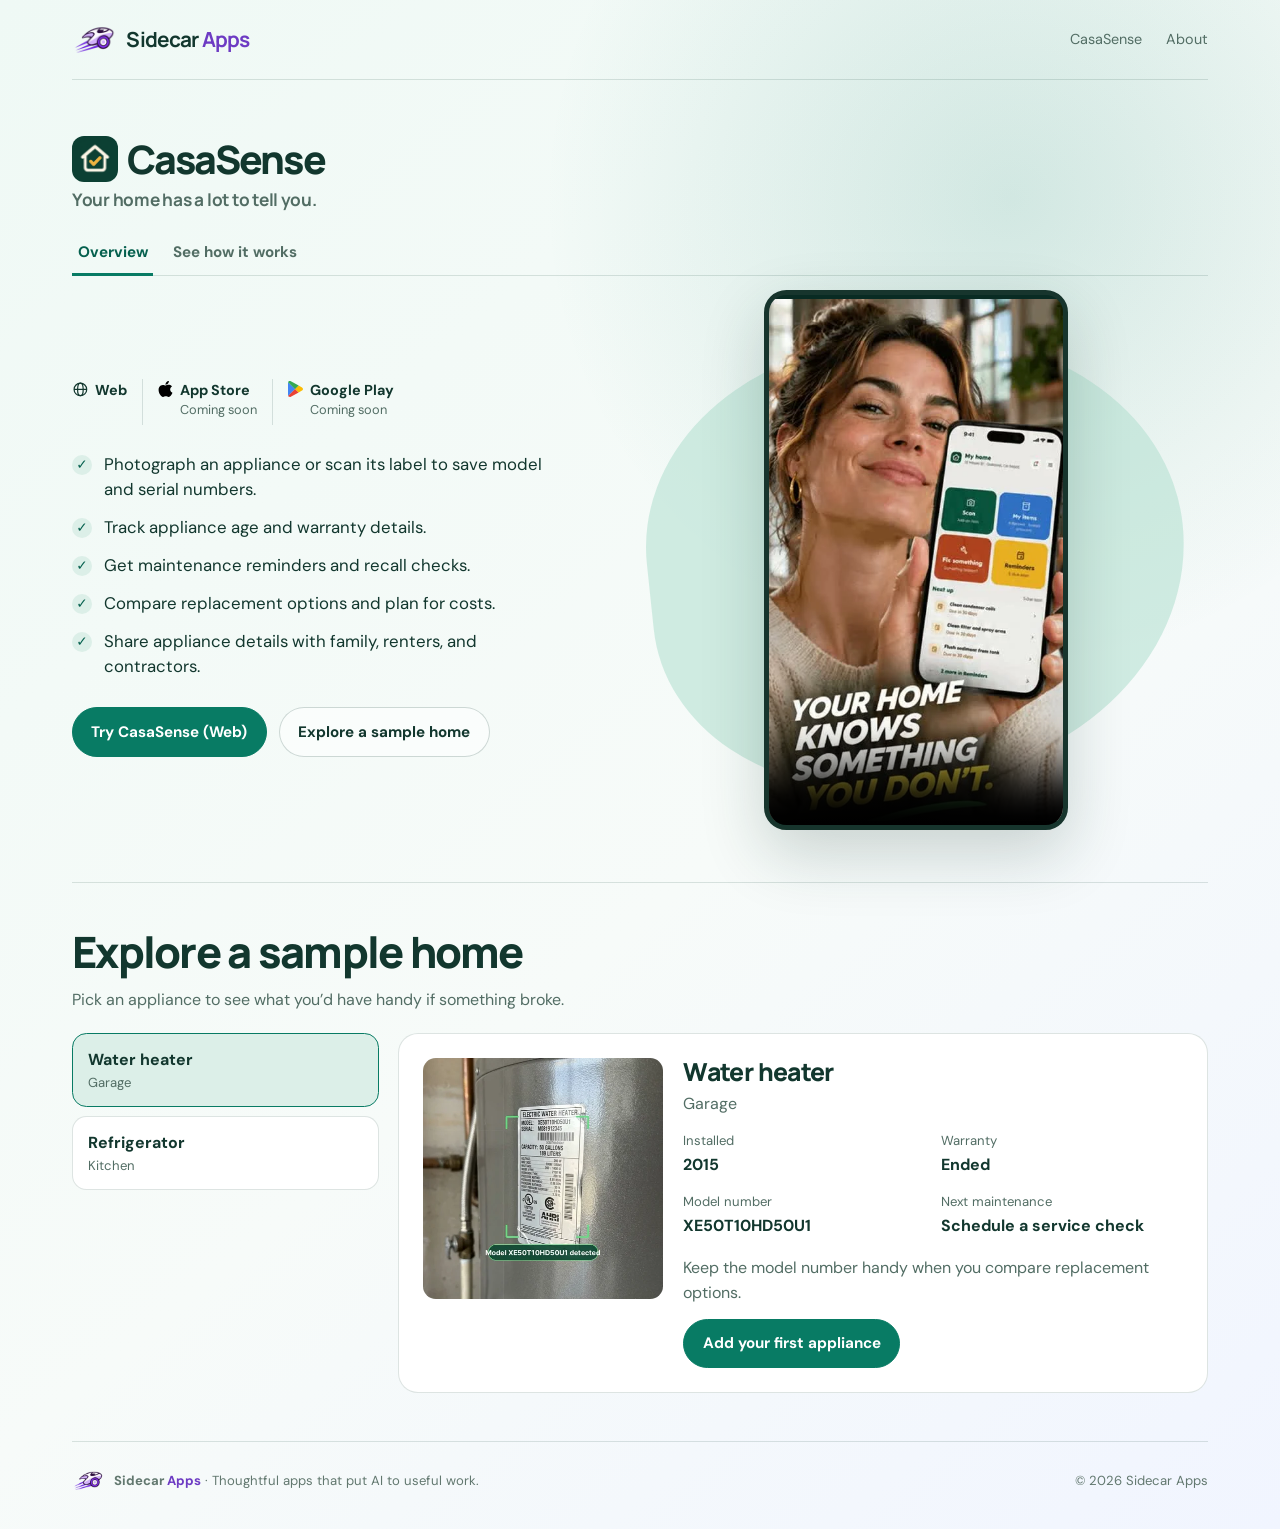
==== index.html @ 0bbd1eaa "Keep the CasaSense tagline on a separate line" ====
<!doctype html>
<html lang="en">
<head>
  <meta charset="utf-8">
  <meta name="viewport" content="width=device-width,initial-scale=1">
  <title>Sidecar Apps — Useful AI for everyday life</title>
  <meta name="description" content="Sidecar Apps puts AI to work on everyday tasks. Meet CasaSense: photograph an appliance, understand its story, and know what to do next.">
  <meta name="robots" content="index,follow,max-image-preview:large,max-snippet:-1,max-video-preview:-1">
  <meta name="application-name" content="Sidecar Apps">
  <meta name="theme-color" content="#eff9f5">
  <meta property="og:title" content="Sidecar Apps — Useful AI for everyday life">
  <meta property="og:description" content="Useful answers. Clear sources. You stay in control.">
  <meta property="og:type" content="website">
  <meta property="og:url" content="https://sidecar360.com/">
  <meta property="og:image" content="https://sidecar360.com/assets/casasense-health.jpg">
  <meta property="og:image:alt" content="CasaSense showing the health record for a home water heater">
  <meta property="og:site_name" content="Sidecar Apps">
  <meta name="twitter:card" content="summary_large_image">
  <meta name="twitter:title" content="Sidecar Apps — Useful AI for everyday life">
  <meta name="twitter:description" content="Useful answers. Clear sources. You stay in control.">
  <meta name="twitter:image" content="https://sidecar360.com/assets/casasense-health.jpg">
  <link rel="canonical" href="https://sidecar360.com/">
  <link rel="icon" href="assets/sidecar-icon-192.png">
  <link rel="preconnect" href="https://fonts.googleapis.com">
  <link rel="preconnect" href="https://fonts.gstatic.com" crossorigin>
  <link href="https://fonts.googleapis.com/css2?family=DM+Sans:wght@400;500;600;700&amp;family=Manrope:wght@500;600;700;800&amp;display=swap" rel="stylesheet">
  <script type="application/ld+json">
  {
    "@context": "https://schema.org",
    "@graph": [
      {
        "@type": "Organization",
        "@id": "https://sidecar360.com/#organization",
        "name": "Sidecar Apps",
        "alternateName": "Sidecar",
        "url": "https://sidecar360.com/",
        "logo": {
          "@type": "ImageObject",
          "url": "https://sidecar360.com/assets/sidecar-icon-192.png",
          "width": 192,
          "height": 184
        },
        "description": "Sidecar Apps builds focused applications that use AI to make everyday tasks easier to understand and act on."
      },
      {
        "@type": "WebSite",
        "@id": "https://sidecar360.com/#website",
        "url": "https://sidecar360.com/",
        "name": "Sidecar Apps",
        "alternateName": "Sidecar",
        "publisher": { "@id": "https://sidecar360.com/#organization" },
        "inLanguage": "en-US"
      }
    ]
  }
  </script>
  <style>
    :root {
      color-scheme: light;
      --ink: #12372e;
      --ink-soft: #526d64;
      --brand: #087b64;
      --brand-dark: #05604e;
      --brand-soft: #dcefe8;
      --paper: #f7fbf9;
      --paper-blue: #f1f5ff;
      --surface: #ffffff;
      --line: rgba(20, 66, 55, 0.14);
      --shadow: rgba(18, 55, 46, 0.18);
    }

    * { box-sizing: border-box; }
    html { scroll-behavior: smooth; }

    body {
      margin: 0;
      overflow-x: clip;
      color: var(--ink);
      background:
        radial-gradient(circle at 79% 13%, rgba(8, 123, 100, 0.15), transparent 28%),
        linear-gradient(140deg, #eff9f5, var(--paper) 56%, var(--paper-blue));
      font: 1rem/1.6 "DM Sans", system-ui, -apple-system, BlinkMacSystemFont, "Segoe UI", sans-serif;
      -webkit-font-smoothing: antialiased;
    }

    a { color: inherit; text-decoration: none; }
    img { max-width: 100%; }

    .page-shell {
      max-width: 76rem;
      margin: 0 auto;
      padding: 0 2.5rem;
    }

    .site-header {
      min-height: 5rem;
      display: flex;
      align-items: center;
      justify-content: space-between;
      gap: 1.75rem;
      border-bottom: 1px solid var(--line);
    }

    .site-nav {
      display: flex;
      align-items: center;
      gap: 1.5rem;
      font-size: 0.9rem;
    }

    .site-nav > a { color: var(--ink-soft); }
    .site-nav > a:hover { color: var(--ink); }

    .site-nav .app-link,
    .site-nav .about-link {
      display: inline-flex;
      min-height: 2.75rem;
      align-items: center;
    }

    .web-action,
    .secondary-action {
      min-height: 3rem;
      font-size: 0.95rem;
      display: inline-flex;
      align-items: center;
      justify-content: center;
      border-radius: 999px;
      padding: 0.72rem 1.15rem;
      font-weight: 700;
      transition: background-color 160ms ease, border-color 160ms ease, transform 160ms ease;
    }

    .hero {
      padding: 0.85rem 0 3.2rem;
      display: grid;
      grid-template-columns: minmax(0, 0.92fr) minmax(26rem, 1.08fr);
      gap: clamp(1.75rem, 4vw, 3rem) 3.5rem;
      align-items: center;
    }

    .hero > * {
      min-width: 0;
    }

    h1,
    h2 {
      font-family: "Manrope", sans-serif;
      text-wrap: balance;
    }

    .casasense {
      padding-top: clamp(2.25rem, 5vw, 3.5rem);
      scroll-margin-top: 1.5rem;
    }

    .hero-title {
      display: grid;
      justify-items: start;
      gap: 0.42rem;
      margin: 0;
    }

    .hero-brand {
      display: inline-flex;
      align-items: center;
      gap: 0.55rem;
      font-size: clamp(2rem, 3.4vw, 2.45rem);
      font-weight: 800;
      line-height: 1.08;
      letter-spacing: -0.05em;
      white-space: nowrap;
    }

    .hero-brand img {
      width: clamp(2.45rem, 4.2vw, 2.9rem);
      height: auto;
      flex: none;
      border-radius: 0.75rem;
    }

    .hero-tagline {
      font-size: clamp(1rem, 1.5vw, 1.08rem);
      color: var(--ink-soft);
      font-weight: 700;
      line-height: 1.25;
      letter-spacing: -0.015em;
      text-wrap: balance;
    }

    .hero-features {
      display: grid;
      gap: 0.8rem;
      margin: 1.7rem 0 0;
      padding: 0;
      list-style: none;
    }

    .hero-features li {
      display: grid;
      grid-template-columns: 1.35rem minmax(0, 1fr);
      align-items: start;
      gap: 0.65rem;
      color: var(--ink);
      font-size: 1.05rem;
      line-height: 1.5;
    }

    .feature-check {
      display: grid;
      place-items: center;
      width: 1.25rem;
      height: 1.25rem;
      margin-top: 0.17rem;
      border-radius: 50%;
      background: var(--brand-soft);
      color: var(--brand-dark);
      font-size: 0.85rem;
      font-weight: 800;
    }

    .actions {
      margin-top: 1.75rem;
      display: flex;
      flex-wrap: wrap;
      align-items: center;
      gap: 0.75rem;
    }

    .platforms {
      display: flex;
      flex-wrap: wrap;
      align-items: flex-start;
      gap: 0.6rem 0.9rem;
      margin: 1rem 0 0;
      padding: 0;
      list-style: none;
    }

    .platforms > li + li {
      padding-inline-start: 0.9rem;
      border-inline-start: 1px solid var(--line);
    }

    .platform {
      display: inline-flex;
      align-items: flex-start;
      gap: 0.4rem;
      min-height: 2.75rem;
      color: var(--ink);
      font-size: 0.9rem;
      font-weight: 700;
      line-height: 1.25;
    }

    a.platform:hover { color: var(--brand-dark); }

    .platform svg,
    .platform img {
      flex: none;
      width: 1.05rem;
      height: 1.05rem;
      object-fit: contain;
    }

    .platform small {
      display: block;
      margin-top: 0.22rem;
      color: var(--ink-soft);
      font-size: 0.8rem;
      font-weight: 400;
    }

    .web-action {
      border: 1px solid var(--brand);
      background: var(--brand);
      color: #ffffff;
    }

    .web-action:hover {
      border-color: var(--brand-dark);
      background: var(--brand-dark);
    }

    .secondary-action {
      border: 1px solid rgba(20, 66, 55, 0.2);
      background: rgba(255, 255, 255, 0.5);
    }

    .secondary-action:hover {
      border-color: rgba(20, 66, 55, 0.42);
      background: #ffffff;
    }

    .product-visual {
      min-width: 0;
      position: relative;
      display: grid;
      place-items: center;
      isolation: isolate;
    }

    .orb {
      position: absolute;
      z-index: -1;
      inset: 9% 4%;
      border-radius: 48% 52% 56% 44%;
      background: rgba(184, 226, 211, 0.62);
      transform: rotate(-6deg);
    }

    .hero-video {
      display: block;
      width: min(100%, 19rem);
      height: auto;
      aspect-ratio: 9 / 16;
      border: 0.35rem solid #17352d;
      border-radius: 1.4rem;
      background: #092b23;
      box-shadow: 0 1.5rem 4rem rgba(18, 55, 46, 0.2);
    }

    .hero-video:focus-visible {
      outline: 3px solid #5ab79f;
      outline-offset: 4px;
    }

    .how-it-works {
      padding: 2.75rem 0 3rem;
      border-top: 1px solid var(--line);
      scroll-margin-top: 1.5rem;
    }

    .how-it-works > h2 {
      margin: 0 0 1.5rem;
      font: 800 clamp(1.9rem, 4.5vw, 2.7rem)/1.15 "Manrope", sans-serif;
      letter-spacing: -0.04em;
    }

    .app-flow {
      display: grid;
      grid-template-columns: minmax(0, 1fr) minmax(0, 0.76fr) minmax(0, 1.45fr);
      gap: 1.65rem;
      margin: 0;
      padding: 0;
      list-style: none;
    }

    .flow-stage {
      position: relative;
      min-width: 0;
      padding: 1rem;
      border: 1px solid var(--line);
      border-radius: 1.25rem;
      background: var(--surface);
    }

    .flow-stage:not(:last-child)::after {
      position: absolute;
      z-index: 1;
      top: 7.6rem;
      left: calc(100% + 0.1rem);
      width: 1.4rem;
      height: 0.7rem;
      background: var(--brand);
      clip-path: polygon(0 42%, 63% 42%, 63% 0, 100% 50%, 63% 100%, 63% 58%, 0 58%);
      content: "";
    }

    .flow-visual {
      height: 14rem;
      display: grid;
      place-items: center;
      border-radius: 0.8rem;
      background: #f0f7f2;
    }

    /* Each crop uses the same artwork from the approved mock. Flow labels remain selectable HTML. */
    .flow-art {
      display: block;
      background: url("assets/casasense-how-it-works.webp") no-repeat;
    }

    .flow-art--phone {
      width: min(100%, 10rem);
      aspect-ratio: 508 / 684;
      background-size: 302.362% auto;
      background-position: 0 38.824%;
    }

    .flow-art--sync {
      width: min(100%, 6.75rem);
      aspect-ratio: 176 / 218;
      background-size: 872.727% auto;
      background-position: 45% 36.6%;
    }

    .flow-art--cloud {
      width: min(100%, 16rem);
      aspect-ratio: 422 / 350;
      background-size: 363.981% auto;
      background-position: 87.074% 25.371%;
    }

    .flow-art--gemini {
      aspect-ratio: 205 / 198;
      background-size: 749.268% auto;
      background-position: 63.561% 77.724%;
    }

    .flow-art--email {
      aspect-ratio: 210 / 198;
      background-size: 731.429% auto;
      background-position: 80.769% 77.724%;
    }

    .flow-art--map {
      aspect-ratio: 209 / 198;
      background-size: 734.928% auto;
      background-position: 97.965% 77.724%;
    }

    .flow-copy h3 {
      margin: 0.85rem 0 0.35rem;
      font: 800 1.2rem/1.25 "Manrope", sans-serif;
      letter-spacing: -0.025em;
    }

    .flow-copy p {
      margin: 0;
      color: var(--ink-soft);
      font-size: 1rem;
      line-height: 1.5;
    }

    .flow-copy p + p { margin-top: 0.65rem; }

    .flow-services {
      display: grid;
      grid-template-columns: repeat(3, minmax(0, 1fr));
      gap: 0.6rem;
      margin: 0.9rem 0 0;
      padding: 0;
      list-style: none;
    }

    .flow-service {
      display: grid;
      align-content: start;
      gap: 0.4rem;
      min-width: 0;
    }

    .flow-service .flow-art {
      width: min(100%, 4rem);
      border-radius: 0.65rem;
    }

    .flow-service strong {
      display: block;
      font: 800 0.9rem/1.25 "Manrope", sans-serif;
    }

    .flow-service span {
      display: block;
      color: var(--ink-soft);
      font-size: 0.875rem;
      line-height: 1.35;
    }

    @media (max-width: 52rem) {
      .app-flow { grid-template-columns: minmax(0, 1fr); gap: 1.7rem; }

      .flow-stage:not(:last-child)::after {
        top: auto;
        bottom: -1.22rem;
        left: calc(50% - 0.7rem);
        transform: rotate(90deg);
      }

      .flow-stage--sync {
        display: grid;
        grid-template-columns: minmax(4rem, 0.42fr) minmax(0, 1fr);
        align-items: center;
        gap: 0.85rem;
      }

      .flow-stage--sync .flow-visual { height: auto; min-height: 7rem; }
      .flow-stage--sync .flow-art { width: min(85%, 5rem); }
      .flow-stage--sync h3 { margin-top: 0; }
      .flow-stage--cloud .flow-visual { height: 10.75rem; }
      .flow-stage--cloud .flow-art--cloud { width: min(100%, 12rem); }

      .flow-services { grid-template-columns: minmax(0, 1fr); }
      .flow-service {
        grid-template-columns: 3.5rem minmax(0, 1fr);
        align-items: center;
        gap: 0.7rem;
      }

      .flow-service strong, .flow-service span { font-size: 1rem; }
    }

    .site-footer {
      padding: 1.4rem 0 2rem;
      display: flex;
      align-items: center;
      justify-content: space-between;
      gap: 1.5rem;
      border-top: 1px solid var(--line);
      color: #62786f;
      font-size: 0.82rem;
    }

    .footer-brand {
      display: flex;
      align-items: center;
      gap: 0.6rem;
    }

    .footer-brand img {
      width: 2rem;
      height: 2rem;
      flex: none;
      object-fit: contain;
    }

    a:focus-visible {
      outline: 3px solid #5ab79f;
      outline-offset: 4px;
    }

    @media (hover: hover) {
      .web-action:hover,
      .secondary-action:hover { transform: translateY(-1px); }
    }

    @media (max-width: 58rem) {
      .page-shell { padding: 0 1.5rem; }
      .hero { grid-template-columns: minmax(0, 1fr); }
      .product-visual { max-width: 38rem; width: 100%; margin: 0 auto; }
    }

    @media (max-width: 42rem) {
      .page-shell { padding: 0 1.25rem; }
      .site-header { min-height: 4.4rem; gap: 0.75rem; }
      .site-nav { gap: 0.75rem; font-size: 0.82rem; }
      .hero { padding-bottom: 2.7rem; gap: 1.8rem; }
      .platforms { gap: 0.45rem 0.55rem; }
      .platforms > li + li { padding-inline-start: 0.55rem; }
      .actions { align-items: stretch; flex-direction: column; }
      .web-action, .secondary-action { width: 100%; }
      .site-footer { align-items: flex-start; flex-direction: column; }
    }

    @media (prefers-reduced-motion: reduce) {
      html { scroll-behavior: auto; }
      .web-action, .secondary-action { transition: none; }
    }
  </style>
  <link rel="stylesheet" href="casasense-home.css">
  <link rel="stylesheet" href="sidecar-brand.css?v=2">
  <script src="casasense-home.js" defer></script>
</head>
<body>
  <div class="page-shell">
    <header class="site-header">
      <a class="wordmark" href="#top" aria-label="Sidecar Apps home">
        <img class="sidecar-mark" src="assets/sidecar-icon-192.png" alt="" width="192" height="184">
        <span>Sidecar <span class="wordmark-apps">Apps</span></span>
      </a>
      <nav class="site-nav" aria-label="Main navigation">
        <a class="app-link" href="#casasense">CasaSense</a>
        <a class="about-link" href="about.html">About</a>
      </nav>
    </header>

    <main id="top">
      <section class="casasense" id="casasense" aria-labelledby="casasense-title">
        <h1 class="hero-title" id="casasense-title">
          <span class="hero-brand"><img src="assets/casasense-icon-192.png" alt="" width="192" height="192">CasaSense</span>
          <span class="hero-tagline">Your home has a lot to tell you.</span>
        </h1>
        <div class="casasense-tabs" id="casasense-tabs" role="tablist" aria-label="CasaSense" hidden>
          <button id="overview-tab" type="button" role="tab" aria-selected="true" aria-controls="casasense-overview">Overview</button>
          <button id="how-it-works-tab" type="button" role="tab" aria-selected="false" aria-controls="how-it-works" tabindex="-1">See how it works</button>
        </div>
        <div id="casasense-overview">
          <div class="hero" id="how-ai-helps">
            <div>
              <ul class="platforms" role="list" aria-label="CasaSense availability">
                <li>
                  <a class="platform" href="https://casasense.sidecar360.com/">
                    <svg viewBox="0 0 24 24" fill="none" stroke="currentColor" stroke-width="1.75" aria-hidden="true">
                      <circle cx="12" cy="12" r="9"/><ellipse cx="12" cy="12" rx="4" ry="9"/><path d="M3 12h18"/>
                    </svg>
                    <span>Web</span>
                  </a>
                </li>
                <li>
                  <span class="platform">
                    <img src="assets/platform-apple.svg" alt="" width="24" height="24">
                    <span>App Store<small>Coming soon</small></span>
                  </span>
                </li>
                <li>
                  <span class="platform">
                    <img src="assets/platform-google-play.svg" alt="" width="24" height="24">
                    <span>Google Play<small>Coming soon</small></span>
                  </span>
                </li>
              </ul>
              <ul class="hero-features" role="list">
                <li><span class="feature-check" aria-hidden="true">✓</span><span>Photograph an appliance or scan its label to save model and serial numbers.</span></li>
                <li><span class="feature-check" aria-hidden="true">✓</span><span>Track appliance age and warranty details.</span></li>
                <li><span class="feature-check" aria-hidden="true">✓</span><span>Get maintenance reminders and recall checks.</span></li>
                <li><span class="feature-check" aria-hidden="true">✓</span><span>Compare replacement options and plan for costs.</span></li>
                <li><span class="feature-check" aria-hidden="true">✓</span><span>Share appliance details with family, renters, and contractors.</span></li>
              </ul>
              <div class="actions">
                <a class="web-action" href="https://casasense.sidecar360.com/">Try CasaSense (Web)</a>
                <a class="secondary-action" href="#sample-home">Explore a sample home</a>
              </div>
            </div>

            <div class="product-visual">
              <div class="orb" aria-hidden="true"></div>
              <video class="hero-video" id="casasense-demo" controls playsinline muted loop preload="none" width="720" height="1280"
                     poster="assets/casasense-demo-poster.webp" aria-label="CasaSense product demo, 30 seconds">
                <source src="assets/casasense-demo.mp4" type="video/mp4">
                <a href="assets/casasense-demo.mp4">Watch the CasaSense demo</a>
              </video>
            </div>
          </div>

          <section class="sample-home" id="sample-home" aria-labelledby="sample-heading">
            <h2 id="sample-heading">Explore a sample home</h2>
            <p>Pick an appliance to see what you’d have handy if something broke.</p>
            <div class="sample-layout">
              <ul class="sample-items" role="list" aria-label="Sample appliances">
                <li><button type="button" data-sample="waterHeater" aria-pressed="true" aria-controls="sample-record"><strong>Water heater</strong><small>Garage</small></button></li>
                <li><button type="button" data-sample="refrigerator" aria-pressed="false" aria-controls="sample-record"><strong>Refrigerator</strong><small>Kitchen</small></button></li>
              </ul>
              <article class="sample-record" id="sample-record" aria-labelledby="sample-name">
                <img class="sample-photo" id="sample-photo" src="assets/sample-water-heater.webp" alt="CasaSense reading the label on a water heater" loading="lazy" width="480" height="506">
                <div>
                  <h3 id="sample-name" aria-live="polite">Water heater</h3>
                  <p class="sample-location" id="sample-location">Garage</p>
                  <dl class="sample-facts">
                    <div><dt>Installed</dt><dd id="sample-installed">2015</dd></div>
                    <div><dt>Warranty</dt><dd id="sample-warranty">Ended</dd></div>
                    <div><dt>Model number</dt><dd id="sample-model">XE50T10HD50U1</dd></div>
                    <div><dt>Next maintenance</dt><dd id="sample-maintenance">Schedule a service check</dd></div>
                  </dl>
                </div>
                <div class="sample-next">
                  <p id="sample-next">Keep the model number handy when you compare replacement options.</p>
                  <a class="web-action" href="https://casasense.sidecar360.com/">Add your first appliance</a>
                </div>
              </article>
            </div>
          </section>
        </div>

        <section class="how-it-works" id="how-it-works" aria-labelledby="how-it-works-heading">
          <h2 id="how-it-works-heading">From a label photo to a saved record</h2>
          <ol class="app-flow" role="list">
            <li class="flow-stage flow-stage--phone">
              <div class="flow-visual">
                <div class="flow-art flow-art--phone" role="img" aria-label="CasaSense showing the brand, model and serial number it read from an appliance label"></div>
              </div>
              <div class="flow-copy">
                <h3>AI on your phone</h3>
                <p>Your phone reads the model and serial number from the label so you can check them before saving.</p>
                <p>You can open recent records offline.</p>
              </div>
            </li>
            <li class="flow-stage flow-stage--sync">
              <div class="flow-visual">
                <div class="flow-art flow-art--sync" aria-hidden="true"></div>
              </div>
              <div class="flow-copy">
                <h3>Sync when you reconnect</h3>
                <p>Changes sync when you reconnect. CasaSense can send just the text from a readable label, or use the photo when it needs a closer look.</p>
              </div>
            </li>
            <li class="flow-stage flow-stage--cloud">
              <div class="flow-visual">
                <div class="flow-art flow-art--cloud" aria-hidden="true"></div>
              </div>
              <div class="flow-copy">
                <h3>Your appliance records</h3>
                <p>CasaSense saves your records online and uses these services when needed.</p>
              </div>
              <ul class="flow-services" role="list">
                <li class="flow-service">
                  <div class="flow-art flow-art--gemini" aria-hidden="true"></div>
                  <div><strong>Gemini</strong><span>Enhanced recognition</span></div>
                </li>
                <li class="flow-service">
                  <div class="flow-art flow-art--email" aria-hidden="true"></div>
                  <div><strong>Email Delivery</strong><span>Account and invite emails</span></div>
                </li>
                <li class="flow-service">
                  <div class="flow-art flow-art--map" aria-hidden="true"></div>
                  <div><strong>Geoapify</strong><span>Address lookup</span></div>
                </li>
              </ul>
            </li>
          </ol>
        </section>
      </section>
    </main>

    <footer class="site-footer">
      <div class="footer-brand">
        <img src="assets/sidecar-icon-192.png" alt="" width="192" height="184">
        <span><strong>Sidecar <span class="wordmark-apps">Apps</span></strong> · Thoughtful apps that put AI to useful work.</span>
      </div>
      <span>© 2026 Sidecar Apps</span>
    </footer>
  </div>
  <script>
    const casaSenseDemo = document.getElementById("casasense-demo");
    const prefersReducedMotion = window.matchMedia("(prefers-reduced-motion: reduce)");

    if (!prefersReducedMotion.matches && "IntersectionObserver" in window) {
      const demoObserver = new IntersectionObserver(([entry]) => {
        if (entry.intersectionRatio < 0.35) return;

        demoObserver.disconnect();
        casaSenseDemo.play().catch(() => {
          // The native Play control remains available if autoplay is blocked.
        });
      }, { threshold: 0.35 });
      demoObserver.observe(casaSenseDemo);
    }
  </script>
</body>
</html>
---- casasense-home.css ----
.casasense-tabs {
  display: flex;
  gap: 0.9rem;
  margin-top: 1.35rem;
  border-bottom: 1px solid var(--line);
}

.casasense-tabs[hidden] { display: none; }

.casasense-tabs button {
  min-height: 2.75rem;
  margin-bottom: -1px;
  padding: 0.55rem 0.35rem;
  border: 0;
  border-bottom: 3px solid transparent;
  color: var(--ink-soft);
  background: transparent;
  font: 700 0.95rem/1.25 "DM Sans", sans-serif;
  cursor: pointer;
}

.casasense-tabs button:hover { color: var(--brand-dark); }

.casasense-tabs button[aria-selected="true"] {
  border-color: var(--brand);
  color: var(--brand-dark);
}

.casasense-tabs button:focus-visible,
.casasense [role="tabpanel"]:focus-visible {
  outline: 3px solid #5ab79f;
  outline-offset: 3px;
}

.casasense-tabs:not([hidden]) ~ .how-it-works {
  padding-top: 1.5rem;
  border-top: 0;
  scroll-margin-top: 4rem;
}

.sample-home {
  padding: 2.75rem 0 3rem;
  border-top: 1px solid var(--line);
  scroll-margin-top: 1.5rem;
}

.sample-home > h2 {
  margin: 0;
  font: 800 clamp(1.9rem, 4vw, 2.7rem)/1.15 Manrope, sans-serif;
  letter-spacing: -0.04em;
}

.sample-home > p {
  margin: 0.65rem 0 1.3rem;
  color: var(--ink-soft);
}

.sample-layout {
  display: grid;
  grid-template-columns: minmax(10.5rem, 0.55fr) minmax(0, 1.45fr);
  gap: 1.15rem;
  align-items: start;
}

.sample-items {
  display: grid;
  gap: 0.55rem;
  margin: 0;
  padding: 0;
  list-style: none;
}

.sample-items button {
  width: 100%;
  padding: 0.8rem 0.95rem;
  border: 1px solid var(--line);
  border-radius: 0.9rem;
  background: var(--surface);
  color: var(--ink);
  font: inherit;
  text-align: left;
  cursor: pointer;
}

.sample-items button[aria-pressed="true"] {
  border-color: var(--brand);
  background: var(--brand-soft);
}

.sample-items button:focus-visible { outline: 3px solid #5ab79f; outline-offset: 3px; }
.sample-items strong, .sample-items small { display: block; }
.sample-items small { color: var(--ink-soft); font-size: 0.82rem; }

.sample-record {
  display: grid;
  grid-template-columns: minmax(8rem, 0.65fr) minmax(0, 1.35fr);
  grid-template-rows: auto auto;
  gap: 1rem 1.25rem;
  min-width: 0;
  padding: clamp(0.9rem, 2.5vw, 1.5rem);
  border: 1px solid var(--line);
  border-radius: 1.25rem;
  background: var(--surface);
}

.sample-photo {
  width: 100%;
  height: auto;
  aspect-ratio: 1 / 1;
  grid-row: 1 / -1;
  object-fit: cover;
  border-radius: 0.8rem;
}

.sample-record h3 {
  margin: 0;
  font: 800 1.55rem/1.15 Manrope, sans-serif;
  letter-spacing: -0.025em;
}

.sample-location { margin: 0.3rem 0 0; color: var(--ink-soft); }

.sample-facts {
  display: grid;
  grid-template-columns: repeat(2, minmax(0, 1fr));
  gap: 0.8rem 1rem;
  margin: 0.8rem 0 0;
}

.sample-facts dt { color: var(--ink-soft); font-size: 0.82rem; }
.sample-facts dd { margin: 0.1rem 0 0; font-weight: 700; }

.sample-next { grid-column: 2; }
.sample-next p { margin: 0 0 0.8rem; color: var(--ink-soft); }
.sample-next p strong { color: var(--ink); }
.sample-next .web-action { min-height: 2.75rem; }

@media (max-width: 49rem) {
  .sample-layout { grid-template-columns: minmax(0, 1fr); }
  .sample-items { grid-template-columns: repeat(2, minmax(0, 1fr)); }
}

@media (max-width: 35rem) {
  .sample-record { grid-template-columns: minmax(0, 1fr); }
  .sample-photo { grid-row: auto; max-height: 13rem; aspect-ratio: 4 / 3; }
  .sample-next { grid-column: auto; }
}
---- sidecar-brand.css ----
.wordmark {
  display: inline-flex;
  align-items: center;
  gap: 0.65rem;
  font: 700 1.3rem/1 Manrope, sans-serif;
  letter-spacing: -0.04em;
  text-decoration: none;
  white-space: nowrap;
}

.sidecar-mark {
  display: block;
  width: 2.75rem;
  height: 2.75rem;
  flex: none;
  object-fit: contain;
}

.wordmark-apps { color: #6d3bc3; }

@media (max-width: 42rem) {
  .wordmark { font-size: 1.1rem; }
  .sidecar-mark { width: 2.35rem; height: 2.35rem; }
}
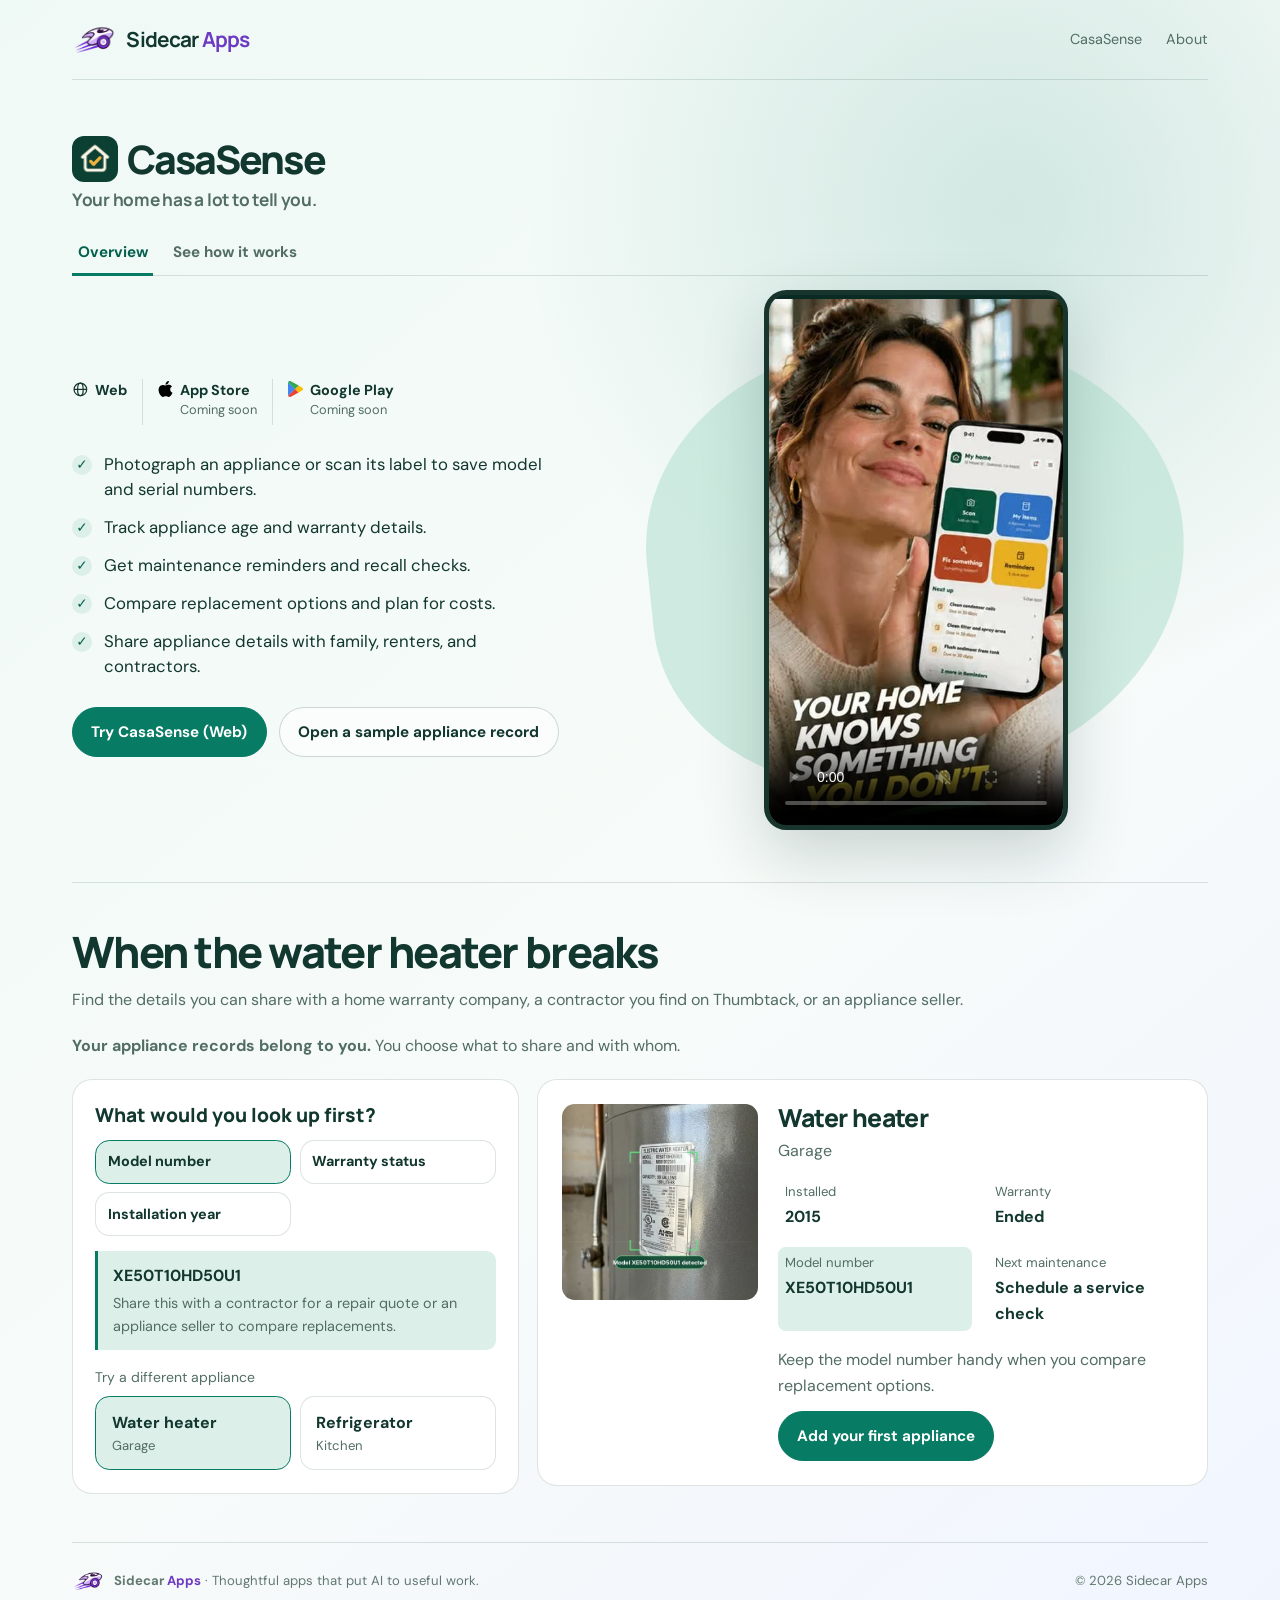
==== commit 8aaaf8fc: "Show how owners can use and share their CasaSense records" ====
--- a/index.html
+++ b/index.html
@@ -558,9 +558,9 @@
       .web-action, .secondary-action { transition: none; }
     }
   </style>
-  <link rel="stylesheet" href="casasense-home.css">
+  <link rel="stylesheet" href="casasense-home.css?v=2">
   <link rel="stylesheet" href="sidecar-brand.css?v=2">
-  <script src="casasense-home.js" defer></script>
+  <script src="casasense-home.js?v=2" defer></script>
 </head>
 <body>
   <div class="page-shell">
@@ -619,7 +619,7 @@
               </ul>
               <div class="actions">
                 <a class="web-action" href="https://casasense.sidecar360.com/">Try CasaSense (Web)</a>
-                <a class="secondary-action" href="#sample-home">Explore a sample home</a>
+                <a class="secondary-action" href="#sample-home">Open a sample appliance record</a>
               </div>
             </div>
 
@@ -634,22 +634,36 @@
           </div>
 
           <section class="sample-home" id="sample-home" aria-labelledby="sample-heading">
-            <h2 id="sample-heading">Explore a sample home</h2>
-            <p>Pick an appliance to see what you’d have handy if something broke.</p>
+            <h2 id="sample-heading">When the water heater breaks</h2>
+            <p>Find the details you can share with a home warranty company, a contractor you find on Thumbtack, or an appliance seller.</p>
+            <p><strong>Your appliance records belong to you.</strong> You choose what to share and with whom.</p>
             <div class="sample-layout">
-              <ul class="sample-items" role="list" aria-label="Sample appliances">
-                <li><button type="button" data-sample="waterHeater" aria-pressed="true" aria-controls="sample-record"><strong>Water heater</strong><small>Garage</small></button></li>
-                <li><button type="button" data-sample="refrigerator" aria-pressed="false" aria-controls="sample-record"><strong>Refrigerator</strong><small>Kitchen</small></button></li>
-              </ul>
+              <div class="sample-guide">
+                <h3>What would you look up first?</h3>
+                <ul class="sample-questions" role="list" aria-label="Details to look up">
+                  <li><button type="button" data-sample-field="model" aria-pressed="true" aria-controls="sample-answer">Model number</button></li>
+                  <li><button type="button" data-sample-field="warranty" aria-pressed="false" aria-controls="sample-answer">Warranty status</button></li>
+                  <li><button type="button" data-sample-field="installed" aria-pressed="false" aria-controls="sample-answer">Installation year</button></li>
+                </ul>
+                <div class="sample-answer" id="sample-answer" role="status">
+                  <strong id="sample-answer-value">XE50T10HD50U1</strong>
+                  <span id="sample-answer-note">Share this with a contractor for a repair quote or an appliance seller to compare replacements.</span>
+                </div>
+                <p class="sample-switcher-label">Try a different appliance</p>
+                <ul class="sample-items" role="list" aria-label="Sample appliances">
+                  <li><button type="button" data-sample="waterHeater" aria-pressed="true" aria-controls="sample-record"><strong>Water heater</strong><small>Garage</small></button></li>
+                  <li><button type="button" data-sample="refrigerator" aria-pressed="false" aria-controls="sample-record"><strong>Refrigerator</strong><small>Kitchen</small></button></li>
+                </ul>
+              </div>
               <article class="sample-record" id="sample-record" aria-labelledby="sample-name">
                 <img class="sample-photo" id="sample-photo" src="assets/sample-water-heater.webp" alt="CasaSense reading the label on a water heater" loading="lazy" width="480" height="506">
                 <div>
                   <h3 id="sample-name" aria-live="polite">Water heater</h3>
                   <p class="sample-location" id="sample-location">Garage</p>
                   <dl class="sample-facts">
-                    <div><dt>Installed</dt><dd id="sample-installed">2015</dd></div>
-                    <div><dt>Warranty</dt><dd id="sample-warranty">Ended</dd></div>
-                    <div><dt>Model number</dt><dd id="sample-model">XE50T10HD50U1</dd></div>
+                    <div data-sample-fact="installed"><dt>Installed</dt><dd id="sample-installed">2015</dd></div>
+                    <div data-sample-fact="warranty"><dt>Warranty</dt><dd id="sample-warranty">Ended</dd></div>
+                    <div data-sample-fact="model" class="sample-fact-active"><dt>Model number</dt><dd id="sample-model">XE50T10HD50U1</dd></div>
                     <div><dt>Next maintenance</dt><dd id="sample-maintenance">Schedule a service check</dd></div>
                   </dl>
                 </div>
--- a/casasense-home.css
+++ b/casasense-home.css
@@ -57,12 +57,24 @@
 
 .sample-layout {
   display: grid;
-  grid-template-columns: minmax(10.5rem, 0.55fr) minmax(0, 1.45fr);
+  grid-template-columns: minmax(14rem, 0.8fr) minmax(0, 1.2fr);
   gap: 1.15rem;
   align-items: start;
 }
 
-.sample-items {
+.sample-guide {
+  padding: clamp(1rem, 3vw, 1.4rem);
+  border: 1px solid var(--line);
+  border-radius: 1.25rem;
+  background: var(--surface);
+}
+
+.sample-guide h3 {
+  margin: 0 0 0.8rem;
+  font: 800 1.2rem/1.25 Manrope, sans-serif;
+}
+
+.sample-questions, .sample-items {
   display: grid;
   gap: 0.55rem;
   margin: 0;
@@ -70,6 +82,10 @@
   list-style: none;
 }
 
+.sample-questions { grid-template-columns: repeat(auto-fit, minmax(8rem, 1fr)); }
+.sample-items { grid-template-columns: repeat(2, minmax(0, 1fr)); }
+
+.sample-questions button,
 .sample-items button {
   width: 100%;
   padding: 0.8rem 0.95rem;
@@ -82,14 +98,36 @@
   cursor: pointer;
 }
 
+.sample-questions button {
+  min-height: 2.75rem;
+  padding: 0.55rem 0.7rem;
+  font-size: 0.9rem;
+  font-weight: 700;
+}
+
+.sample-questions button[aria-pressed="true"],
 .sample-items button[aria-pressed="true"] {
   border-color: var(--brand);
   background: var(--brand-soft);
 }
 
+.sample-questions button:focus-visible,
 .sample-items button:focus-visible { outline: 3px solid #5ab79f; outline-offset: 3px; }
 .sample-items strong, .sample-items small { display: block; }
 .sample-items small { color: var(--ink-soft); font-size: 0.82rem; }
+
+.sample-answer {
+  display: grid;
+  gap: 0.2rem;
+  margin-top: 0.9rem;
+  padding: 0.75rem 0.9rem;
+  border-inline-start: 3px solid var(--brand);
+  border-radius: 0 0.6rem 0.6rem 0;
+  background: var(--brand-soft);
+}
+
+.sample-answer span { color: var(--ink-soft); font-size: 0.9rem; }
+.sample-switcher-label { margin: 1rem 0 0.5rem; color: var(--ink-soft); font-size: 0.875rem; }
 
 .sample-record {
   display: grid;
@@ -129,6 +167,8 @@
 
 .sample-facts dt { color: var(--ink-soft); font-size: 0.82rem; }
 .sample-facts dd { margin: 0.1rem 0 0; font-weight: 700; }
+.sample-facts > div { min-width: 0; padding: 0.32rem 0.45rem; border-radius: 0.5rem; overflow-wrap: anywhere; }
+.sample-fact-active { background: var(--brand-soft); }
 
 .sample-next { grid-column: 2; }
 .sample-next p { margin: 0 0 0.8rem; color: var(--ink-soft); }
@@ -137,7 +177,6 @@
 
 @media (max-width: 49rem) {
   .sample-layout { grid-template-columns: minmax(0, 1fr); }
-  .sample-items { grid-template-columns: repeat(2, minmax(0, 1fr)); }
 }
 
 @media (max-width: 35rem) {
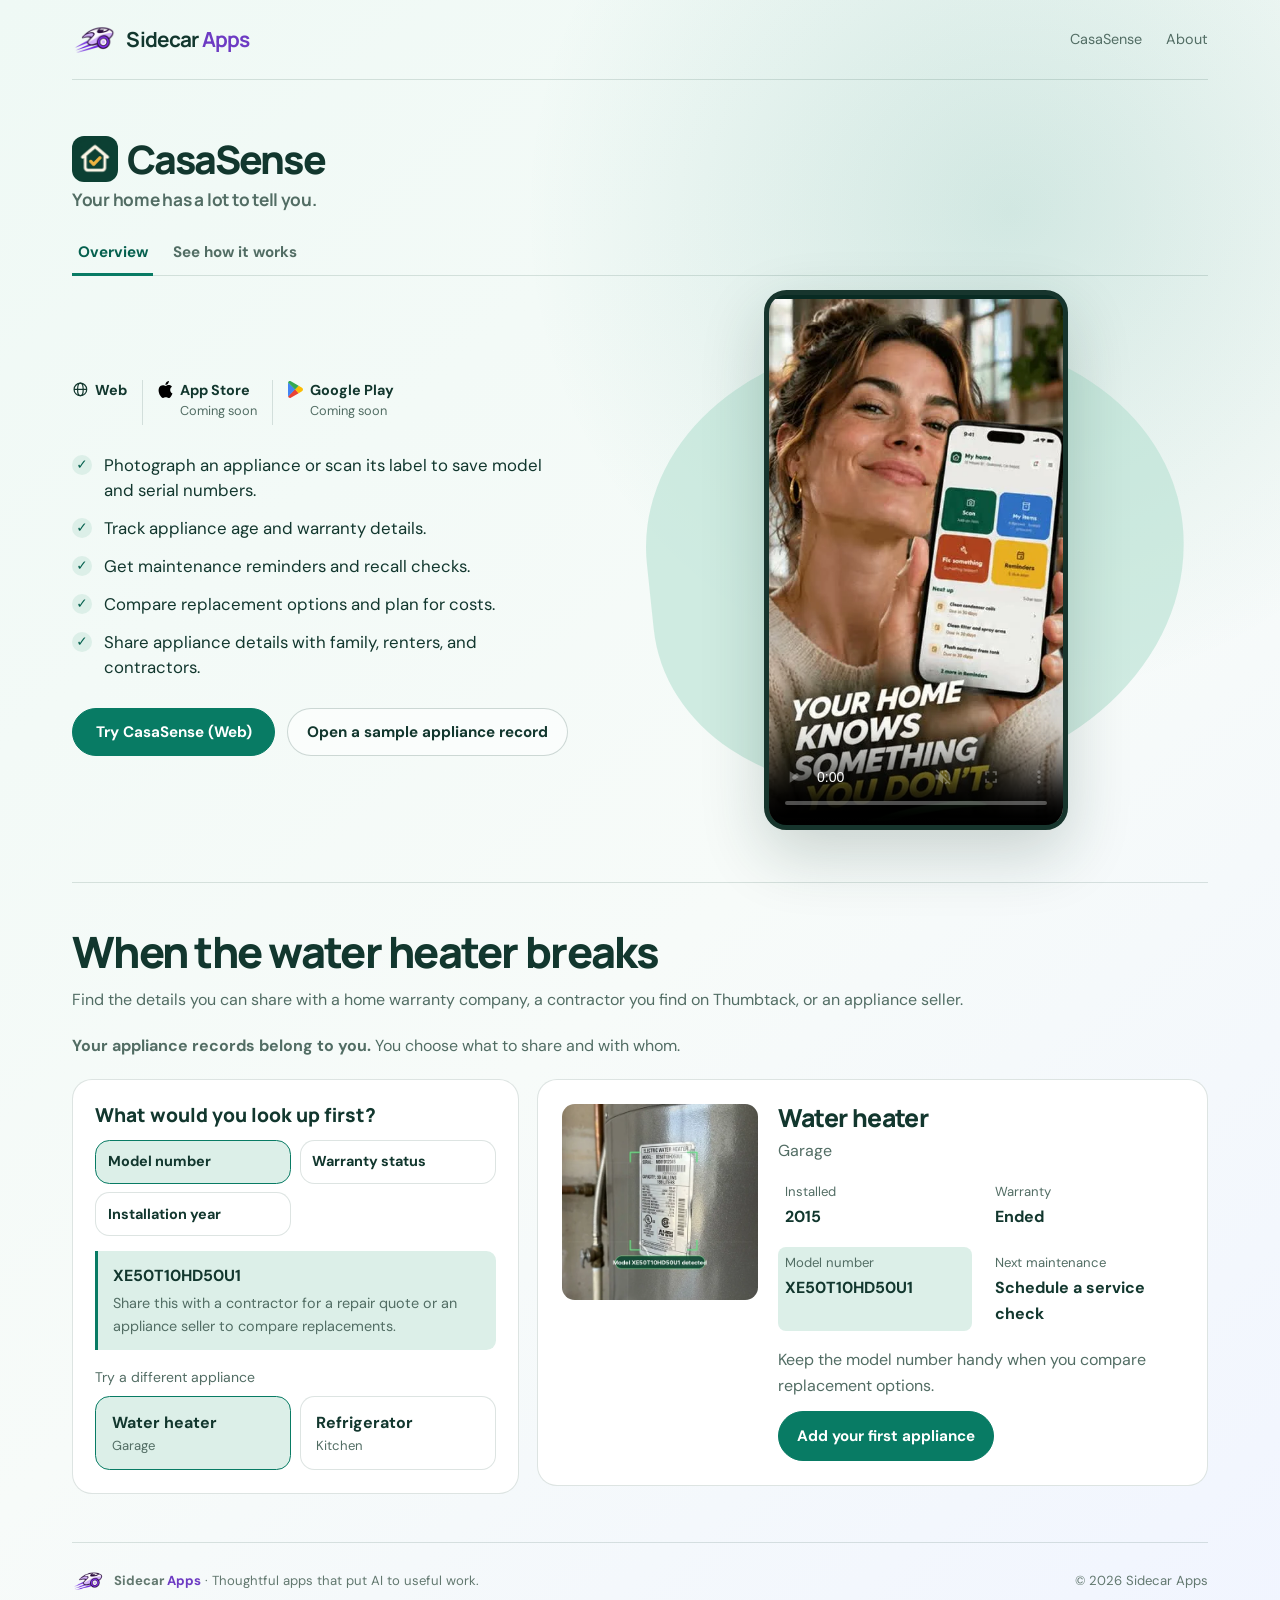
==== commit ba7d543c: "Align the CasaSense overview buttons at all widths" ====
--- a/index.html
+++ b/index.html
@@ -221,10 +221,16 @@
 
     .actions {
       margin-top: 1.75rem;
-      display: flex;
-      flex-wrap: wrap;
-      align-items: center;
+      display: grid;
+      grid-template-columns: minmax(0, 0.84fr) minmax(0, 1.16fr);
+      max-width: 31rem;
       gap: 0.75rem;
+    }
+
+    .actions > a {
+      padding-inline: 0.75rem;
+      line-height: 1.25;
+      text-align: center;
     }
 
     .platforms {
@@ -531,8 +537,7 @@
     }
 
     @media (hover: hover) {
-      .web-action:hover,
-      .secondary-action:hover { transform: translateY(-1px); }
+      .sample-next .web-action:hover { transform: translateY(-1px); }
     }
 
     @media (max-width: 58rem) {
@@ -548,7 +553,10 @@
       .hero { padding-bottom: 2.7rem; gap: 1.8rem; }
       .platforms { gap: 0.45rem 0.55rem; }
       .platforms > li + li { padding-inline-start: 0.55rem; }
-      .actions { align-items: stretch; flex-direction: column; }
+      .actions {
+        grid-template-columns: minmax(0, 1fr);
+        grid-auto-rows: 1fr;
+      }
       .web-action, .secondary-action { width: 100%; }
       .site-footer { align-items: flex-start; flex-direction: column; }
     }
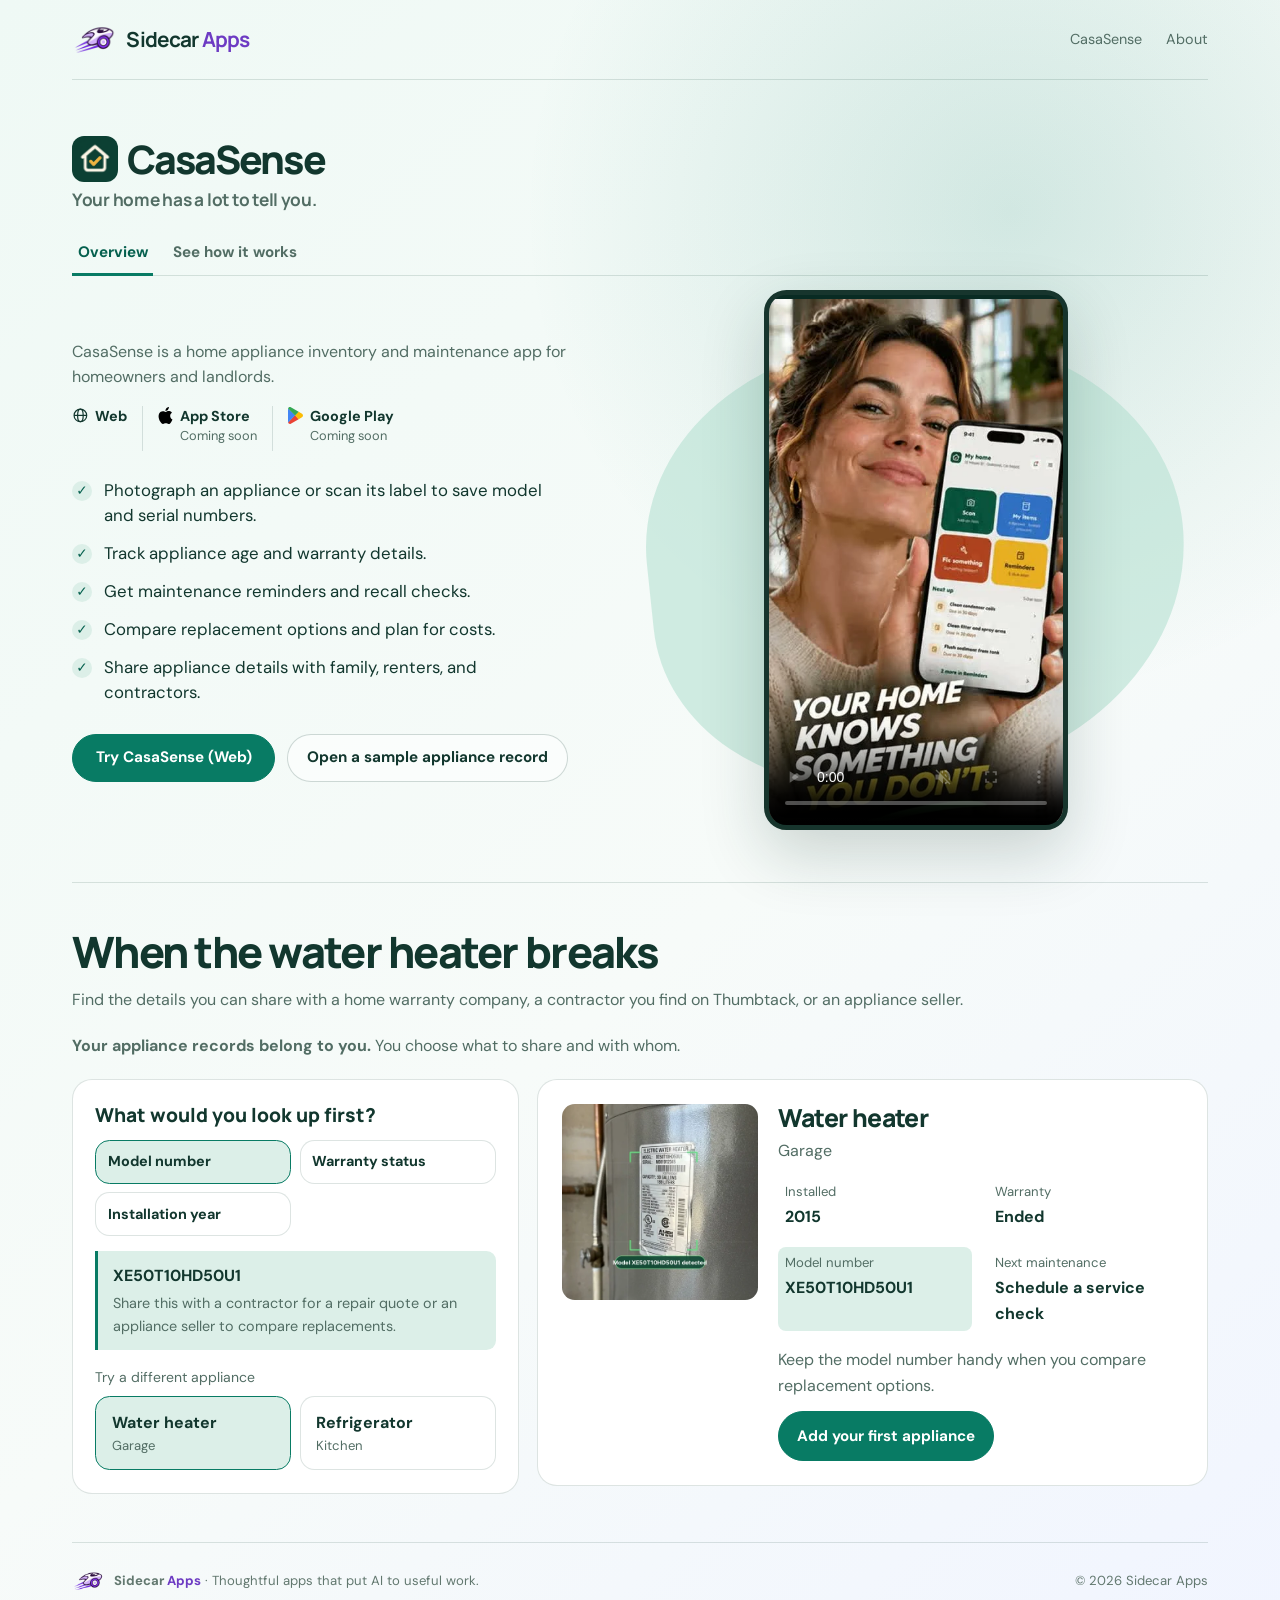
==== commit 846d30d6: "Improve Sidecar Apps search metadata and AI crawler references" ====
--- a/index.html
+++ b/index.html
@@ -3,22 +3,25 @@
 <head>
   <meta charset="utf-8">
   <meta name="viewport" content="width=device-width,initial-scale=1">
-  <title>Sidecar Apps — Useful AI for everyday life</title>
-  <meta name="description" content="Sidecar Apps puts AI to work on everyday tasks. Meet CasaSense: photograph an appliance, understand its story, and know what to do next.">
+  <title>CasaSense Appliance Inventory &amp; Maintenance | Sidecar Apps</title>
+  <meta name="description" content="Scan appliance labels, track age and warranties, check recalls, and share records with CasaSense, the home appliance inventory app from Sidecar Apps.">
   <meta name="robots" content="index,follow,max-image-preview:large,max-snippet:-1,max-video-preview:-1">
   <meta name="application-name" content="Sidecar Apps">
   <meta name="theme-color" content="#eff9f5">
-  <meta property="og:title" content="Sidecar Apps — Useful AI for everyday life">
-  <meta property="og:description" content="Useful answers. Clear sources. You stay in control.">
+  <meta property="og:title" content="CasaSense Appliance Inventory &amp; Maintenance | Sidecar Apps">
+  <meta property="og:description" content="Scan appliance labels, track age and warranties, check recalls, and share records with CasaSense, the home appliance inventory app from Sidecar Apps.">
   <meta property="og:type" content="website">
   <meta property="og:url" content="https://sidecar360.com/">
-  <meta property="og:image" content="https://sidecar360.com/assets/casasense-health.jpg">
-  <meta property="og:image:alt" content="CasaSense showing the health record for a home water heater">
+  <meta property="og:image" content="https://sidecar360.com/assets/casasense-share.jpg">
+  <meta property="og:image:width" content="1200">
+  <meta property="og:image:height" content="630">
+  <meta property="og:image:alt" content="CasaSense by Sidecar Apps, with an example water heater record">
   <meta property="og:site_name" content="Sidecar Apps">
   <meta name="twitter:card" content="summary_large_image">
-  <meta name="twitter:title" content="Sidecar Apps — Useful AI for everyday life">
-  <meta name="twitter:description" content="Useful answers. Clear sources. You stay in control.">
-  <meta name="twitter:image" content="https://sidecar360.com/assets/casasense-health.jpg">
+  <meta name="twitter:title" content="CasaSense Appliance Inventory &amp; Maintenance | Sidecar Apps">
+  <meta name="twitter:description" content="Scan appliance labels, track age and warranties, check recalls, and share records with CasaSense, the home appliance inventory app from Sidecar Apps.">
+  <meta name="twitter:image" content="https://sidecar360.com/assets/casasense-share.jpg">
+  <meta name="twitter:image:alt" content="CasaSense by Sidecar Apps, with an example water heater record">
   <link rel="canonical" href="https://sidecar360.com/">
   <link rel="icon" href="assets/sidecar-icon-192.png">
   <link rel="preconnect" href="https://fonts.googleapis.com">
@@ -32,7 +35,6 @@
         "@type": "Organization",
         "@id": "https://sidecar360.com/#organization",
         "name": "Sidecar Apps",
-        "alternateName": "Sidecar",
         "url": "https://sidecar360.com/",
         "logo": {
           "@type": "ImageObject",
@@ -40,16 +42,46 @@
           "width": 192,
           "height": 184
         },
-        "description": "Sidecar Apps builds focused applications that use AI to make everyday tasks easier to understand and act on."
+        "description": "Sidecar Apps builds consumer applications that use on-device and cloud AI to help with everyday tasks.",
+        "contactPoint": {
+          "@type": "ContactPoint",
+          "contactType": "general inquiries",
+          "url": "https://sidecar360.com/contact.html"
+        }
       },
       {
         "@type": "WebSite",
         "@id": "https://sidecar360.com/#website",
         "url": "https://sidecar360.com/",
         "name": "Sidecar Apps",
-        "alternateName": "Sidecar",
         "publisher": { "@id": "https://sidecar360.com/#organization" },
         "inLanguage": "en-US"
+      },
+      {
+        "@type": "WebPage",
+        "@id": "https://sidecar360.com/#webpage",
+        "url": "https://sidecar360.com/",
+        "name": "CasaSense Appliance Inventory & Maintenance | Sidecar Apps",
+        "isPartOf": { "@id": "https://sidecar360.com/#website" },
+        "mainEntity": { "@id": "https://casasense.sidecar360.com/#application" },
+        "inLanguage": "en-US"
+      },
+      {
+        "@type": "WebApplication",
+        "@id": "https://casasense.sidecar360.com/#application",
+        "name": "CasaSense",
+        "url": "https://casasense.sidecar360.com/",
+        "description": "A home appliance inventory and maintenance app for homeowners and landlords.",
+        "applicationCategory": "LifestyleApplication",
+        "image": "https://sidecar360.com/assets/casasense-share.jpg",
+        "publisher": { "@id": "https://sidecar360.com/#organization" },
+        "featureList": [
+          "Scan appliance labels to save model and serial numbers",
+          "Track appliance age and warranty details",
+          "Get maintenance reminders and recall checks",
+          "Compare replacement options",
+          "Share appliance records"
+        ]
       }
     ]
   }
@@ -188,6 +220,11 @@
       text-wrap: balance;
     }
 
+    .hero-summary {
+      margin: 0;
+      color: var(--ink-soft);
+    }
+
     .hero-features {
       display: grid;
       gap: 0.8rem;
@@ -596,6 +633,7 @@
         <div id="casasense-overview">
           <div class="hero" id="how-ai-helps">
             <div>
+              <p class="hero-summary">CasaSense is a home appliance inventory and maintenance app for homeowners and landlords.</p>
               <ul class="platforms" role="list" aria-label="CasaSense availability">
                 <li>
                   <a class="platform" href="https://casasense.sidecar360.com/">
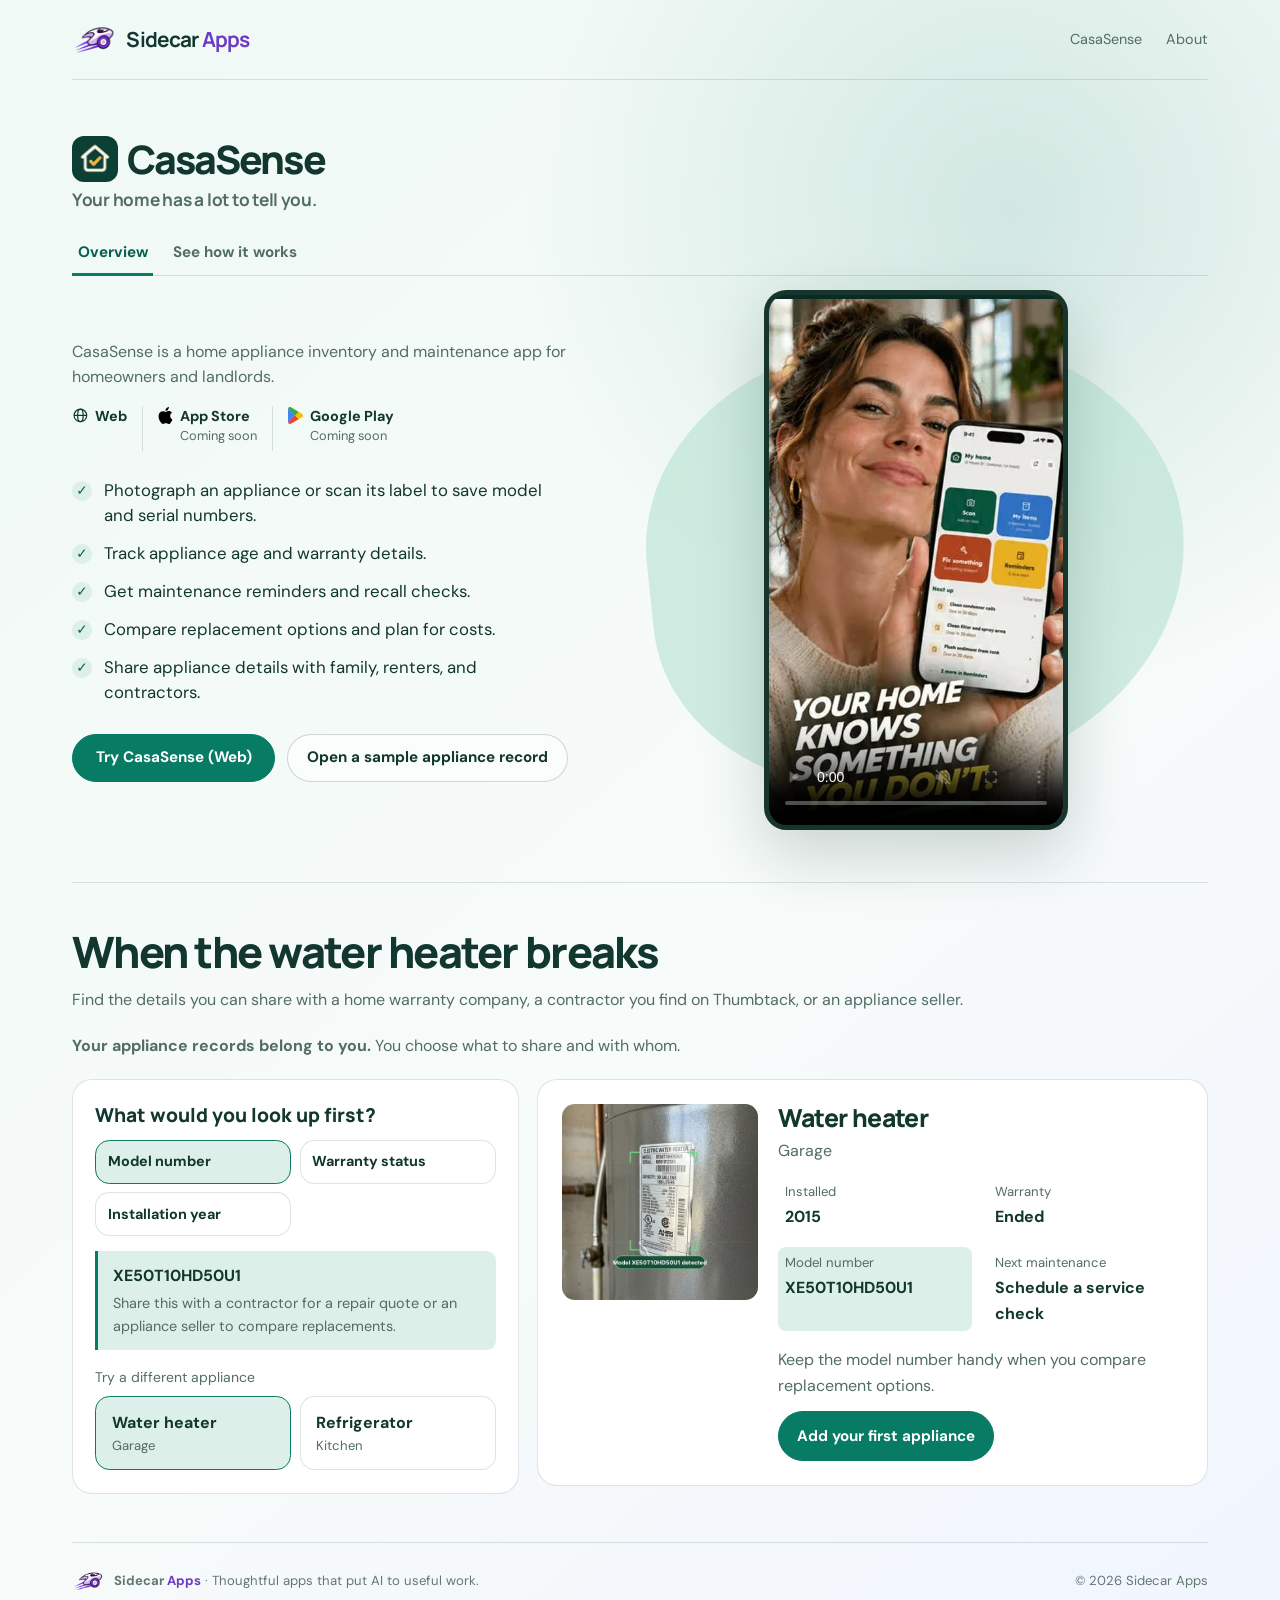
==== commit bed08e12: "Add Google Search Console homepage verification tag" ====
--- a/index.html
+++ b/index.html
@@ -2,6 +2,7 @@
 <html lang="en">
 <head>
   <meta charset="utf-8">
+  <meta name="google-site-verification" content="y6xHddsYC8XrcFUBMjbkmyLgvB3hhgHbc7ciEAwn4UU" />
   <meta name="viewport" content="width=device-width,initial-scale=1">
   <title>CasaSense Appliance Inventory &amp; Maintenance | Sidecar Apps</title>
   <meta name="description" content="Scan appliance labels, track age and warranties, check recalls, and share records with CasaSense, the home appliance inventory app from Sidecar Apps.">
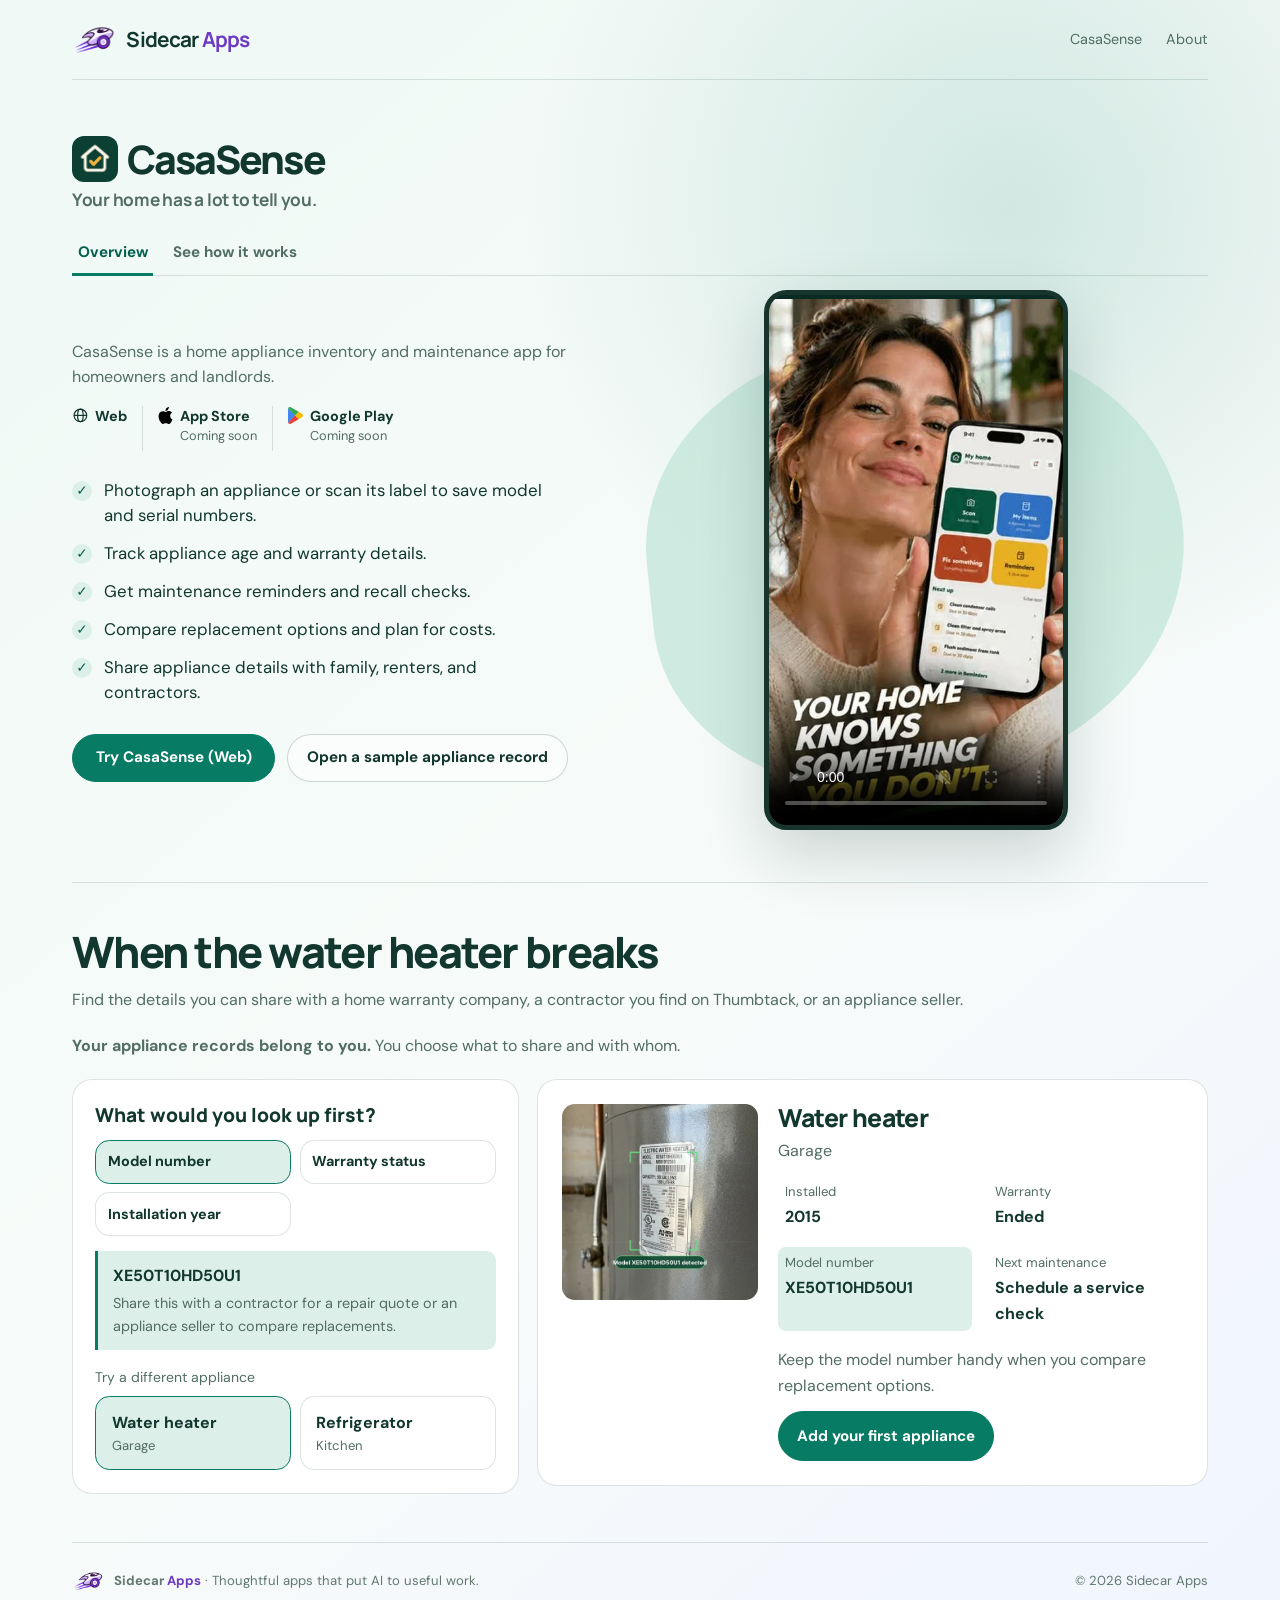
==== commit 793eff4c: "Remove HTML verification after DNS verification" ====
--- a/index.html
+++ b/index.html
@@ -2,7 +2,6 @@
 <html lang="en">
 <head>
   <meta charset="utf-8">
-  <meta name="google-site-verification" content="y6xHddsYC8XrcFUBMjbkmyLgvB3hhgHbc7ciEAwn4UU" />
   <meta name="viewport" content="width=device-width,initial-scale=1">
   <title>CasaSense Appliance Inventory &amp; Maintenance | Sidecar Apps</title>
   <meta name="description" content="Scan appliance labels, track age and warranties, check recalls, and share records with CasaSense, the home appliance inventory app from Sidecar Apps.">
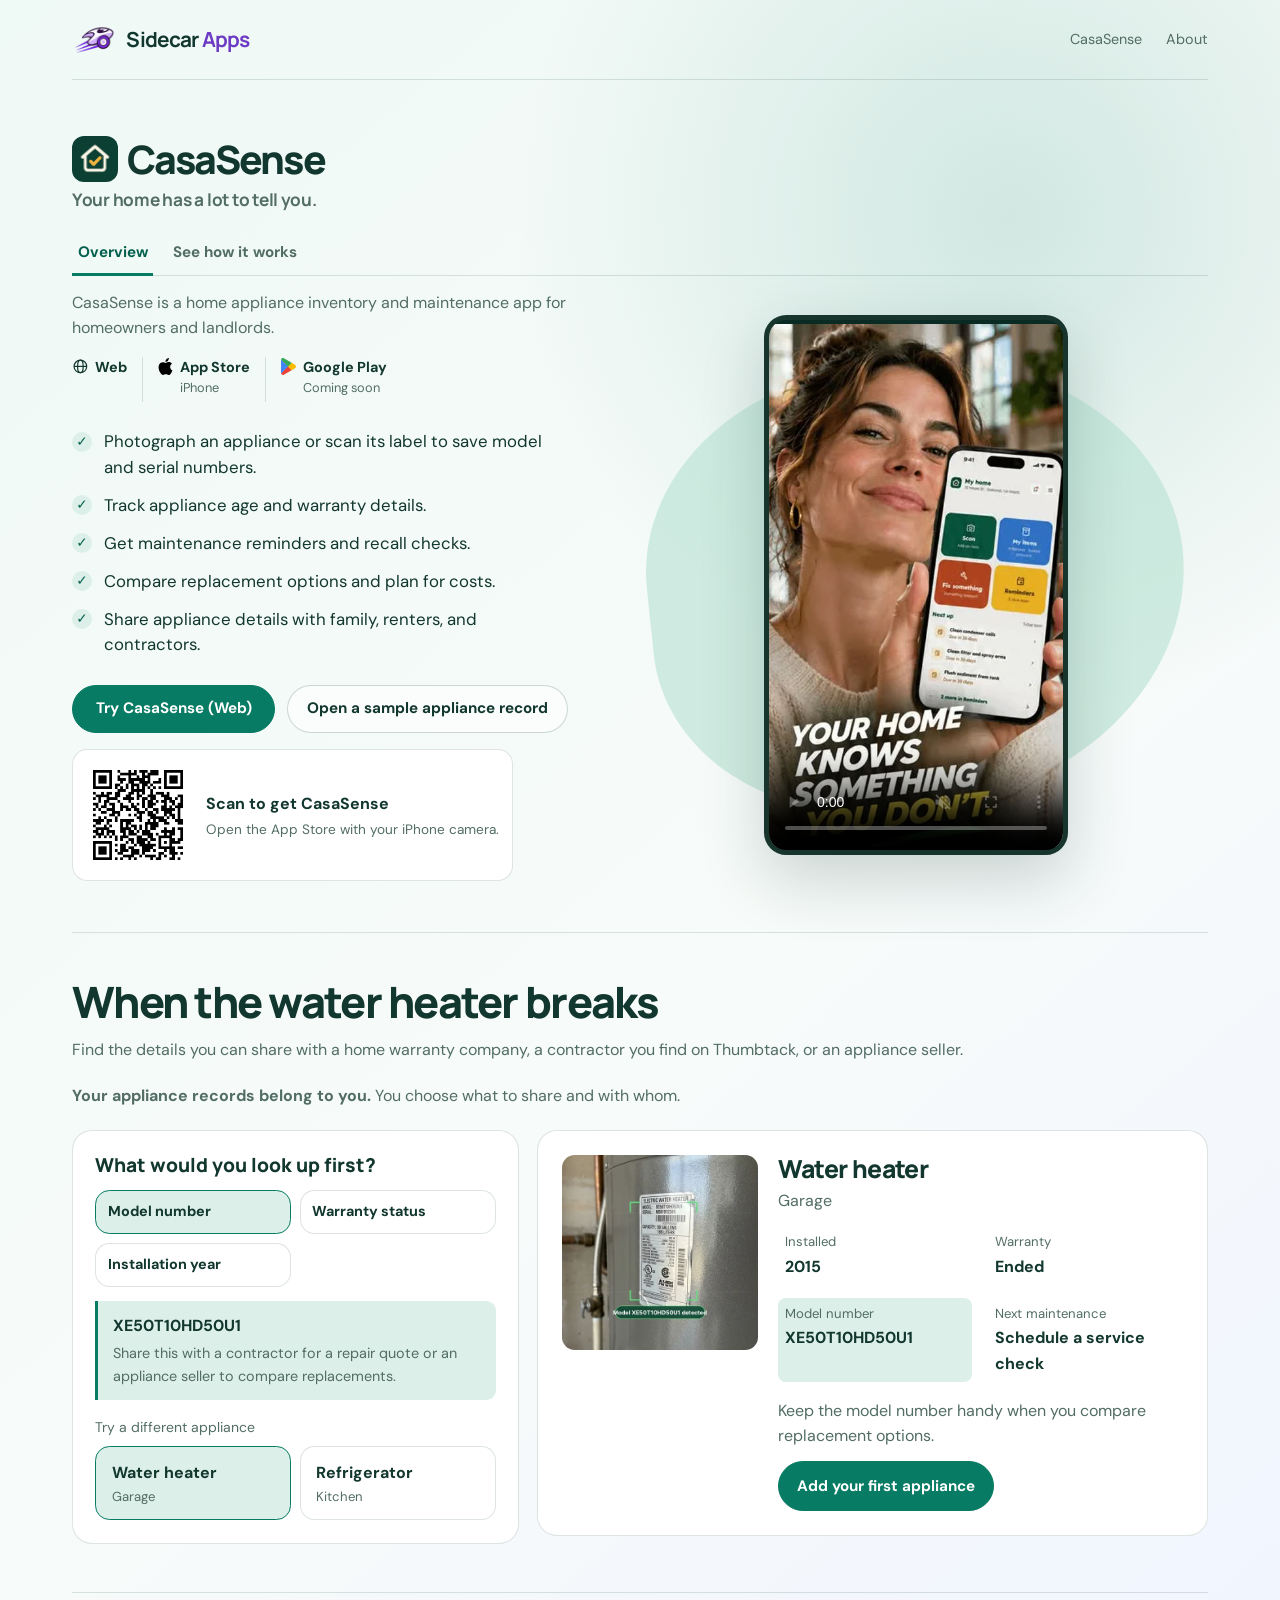
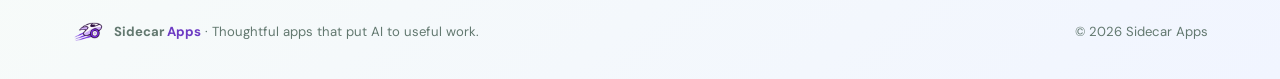
==== commit b644f28a: "Add CasaSense App Store download and QR code" ====
--- a/index.html
+++ b/index.html
@@ -335,6 +335,36 @@
       background: #ffffff;
     }
 
+    .app-download {
+      display: flex;
+      width: fit-content;
+      max-width: 100%;
+      align-items: center;
+      gap: 0.75rem;
+      margin-top: 1rem;
+      padding: 0.55rem 0.85rem 0.55rem 0.55rem;
+      border: 1px solid var(--line);
+      border-radius: 0.95rem;
+      background: var(--surface);
+    }
+
+    .app-download:hover { border-color: var(--brand); }
+
+    .app-download img {
+      width: 7rem;
+      height: auto;
+      flex: none;
+    }
+
+    .app-download strong, .app-download small { display: block; }
+
+    .app-download small {
+      margin-top: 0.2rem;
+      color: var(--ink-soft);
+      font-size: 0.85rem;
+      line-height: 1.4;
+    }
+
     .product-visual {
       min-width: 0;
       position: relative;
@@ -644,10 +674,10 @@
                   </a>
                 </li>
                 <li>
-                  <span class="platform">
+                  <a class="platform" href="https://apps.apple.com/app/casasense/id6831296057">
                     <img src="assets/platform-apple.svg" alt="" width="24" height="24">
-                    <span>App Store<small>Coming soon</small></span>
-                  </span>
+                    <span>App Store<small>iPhone</small></span>
+                  </a>
                 </li>
                 <li>
                   <span class="platform">
@@ -667,6 +697,13 @@
                 <a class="web-action" href="https://casasense.sidecar360.com/">Try CasaSense (Web)</a>
                 <a class="secondary-action" href="#sample-home">Open a sample appliance record</a>
               </div>
+              <a class="app-download" href="https://apps.apple.com/app/casasense/id6831296057">
+                <img src="assets/casasense-app-store-qr.png" alt="" width="112" height="112">
+                <span>
+                  <strong>Scan to get CasaSense</strong>
+                  <small>Open the App Store with your iPhone camera.</small>
+                </span>
+              </a>
             </div>
 
             <div class="product-visual">
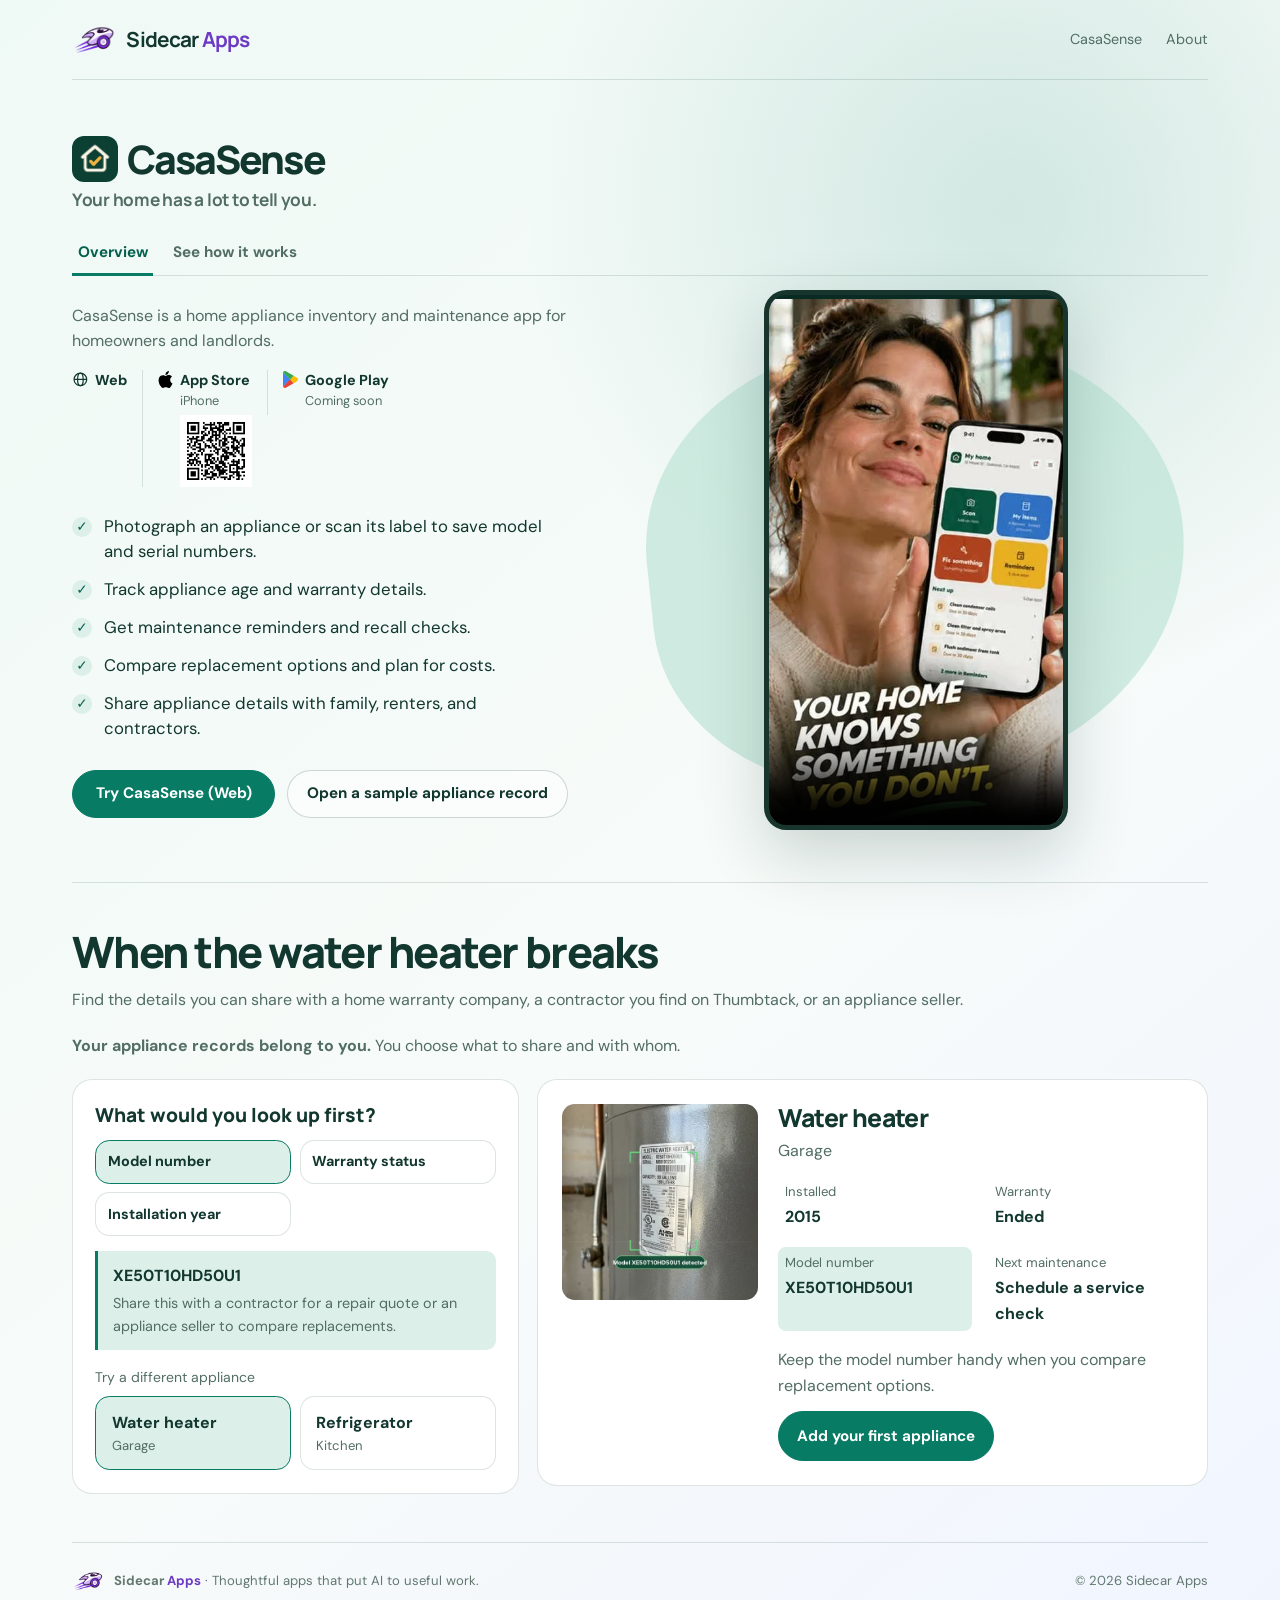
==== commit 81c48487: "Place the CasaSense QR below the App Store link" ====
--- a/index.html
+++ b/index.html
@@ -298,8 +298,8 @@
 
     a.platform:hover { color: var(--brand-dark); }
 
-    .platform svg,
-    .platform img {
+    .platform > svg,
+    .platform > img {
       flex: none;
       width: 1.05rem;
       height: 1.05rem;
@@ -314,6 +314,13 @@
       font-weight: 400;
     }
 
+    .platform-qr {
+      display: block;
+      width: 4.5rem;
+      height: auto;
+      margin-top: 0.4rem;
+    }
+
     .web-action {
       border: 1px solid var(--brand);
       background: var(--brand);
@@ -333,36 +340,6 @@
     .secondary-action:hover {
       border-color: rgba(20, 66, 55, 0.42);
       background: #ffffff;
-    }
-
-    .app-download {
-      display: flex;
-      width: fit-content;
-      max-width: 100%;
-      align-items: center;
-      gap: 0.75rem;
-      margin-top: 1rem;
-      padding: 0.55rem 0.85rem 0.55rem 0.55rem;
-      border: 1px solid var(--line);
-      border-radius: 0.95rem;
-      background: var(--surface);
-    }
-
-    .app-download:hover { border-color: var(--brand); }
-
-    .app-download img {
-      width: 7rem;
-      height: auto;
-      flex: none;
-    }
-
-    .app-download strong, .app-download small { display: block; }
-
-    .app-download small {
-      margin-top: 0.2rem;
-      color: var(--ink-soft);
-      font-size: 0.85rem;
-      line-height: 1.4;
     }
 
     .product-visual {
@@ -626,6 +603,11 @@
       }
       .web-action, .secondary-action { width: 100%; }
       .site-footer { align-items: flex-start; flex-direction: column; }
+    }
+
+    @media (max-width: 22rem) {
+      .platforms { column-gap: 0.3rem; }
+      .platforms > li + li { padding-inline-start: 0.25rem; }
     }
 
     @media (prefers-reduced-motion: reduce) {
@@ -676,7 +658,10 @@
                 <li>
                   <a class="platform" href="https://apps.apple.com/app/casasense/id6831296057">
                     <img src="assets/platform-apple.svg" alt="" width="24" height="24">
-                    <span>App Store<small>iPhone</small></span>
+                    <span>
+                      App Store<small>iPhone</small>
+                      <img class="platform-qr" src="assets/casasense-app-store-qr.png" alt="" width="72" height="72">
+                    </span>
                   </a>
                 </li>
                 <li>
@@ -697,13 +682,6 @@
                 <a class="web-action" href="https://casasense.sidecar360.com/">Try CasaSense (Web)</a>
                 <a class="secondary-action" href="#sample-home">Open a sample appliance record</a>
               </div>
-              <a class="app-download" href="https://apps.apple.com/app/casasense/id6831296057">
-                <img src="assets/casasense-app-store-qr.png" alt="" width="112" height="112">
-                <span>
-                  <strong>Scan to get CasaSense</strong>
-                  <small>Open the App Store with your iPhone camera.</small>
-                </span>
-              </a>
             </div>
 
             <div class="product-visual">
